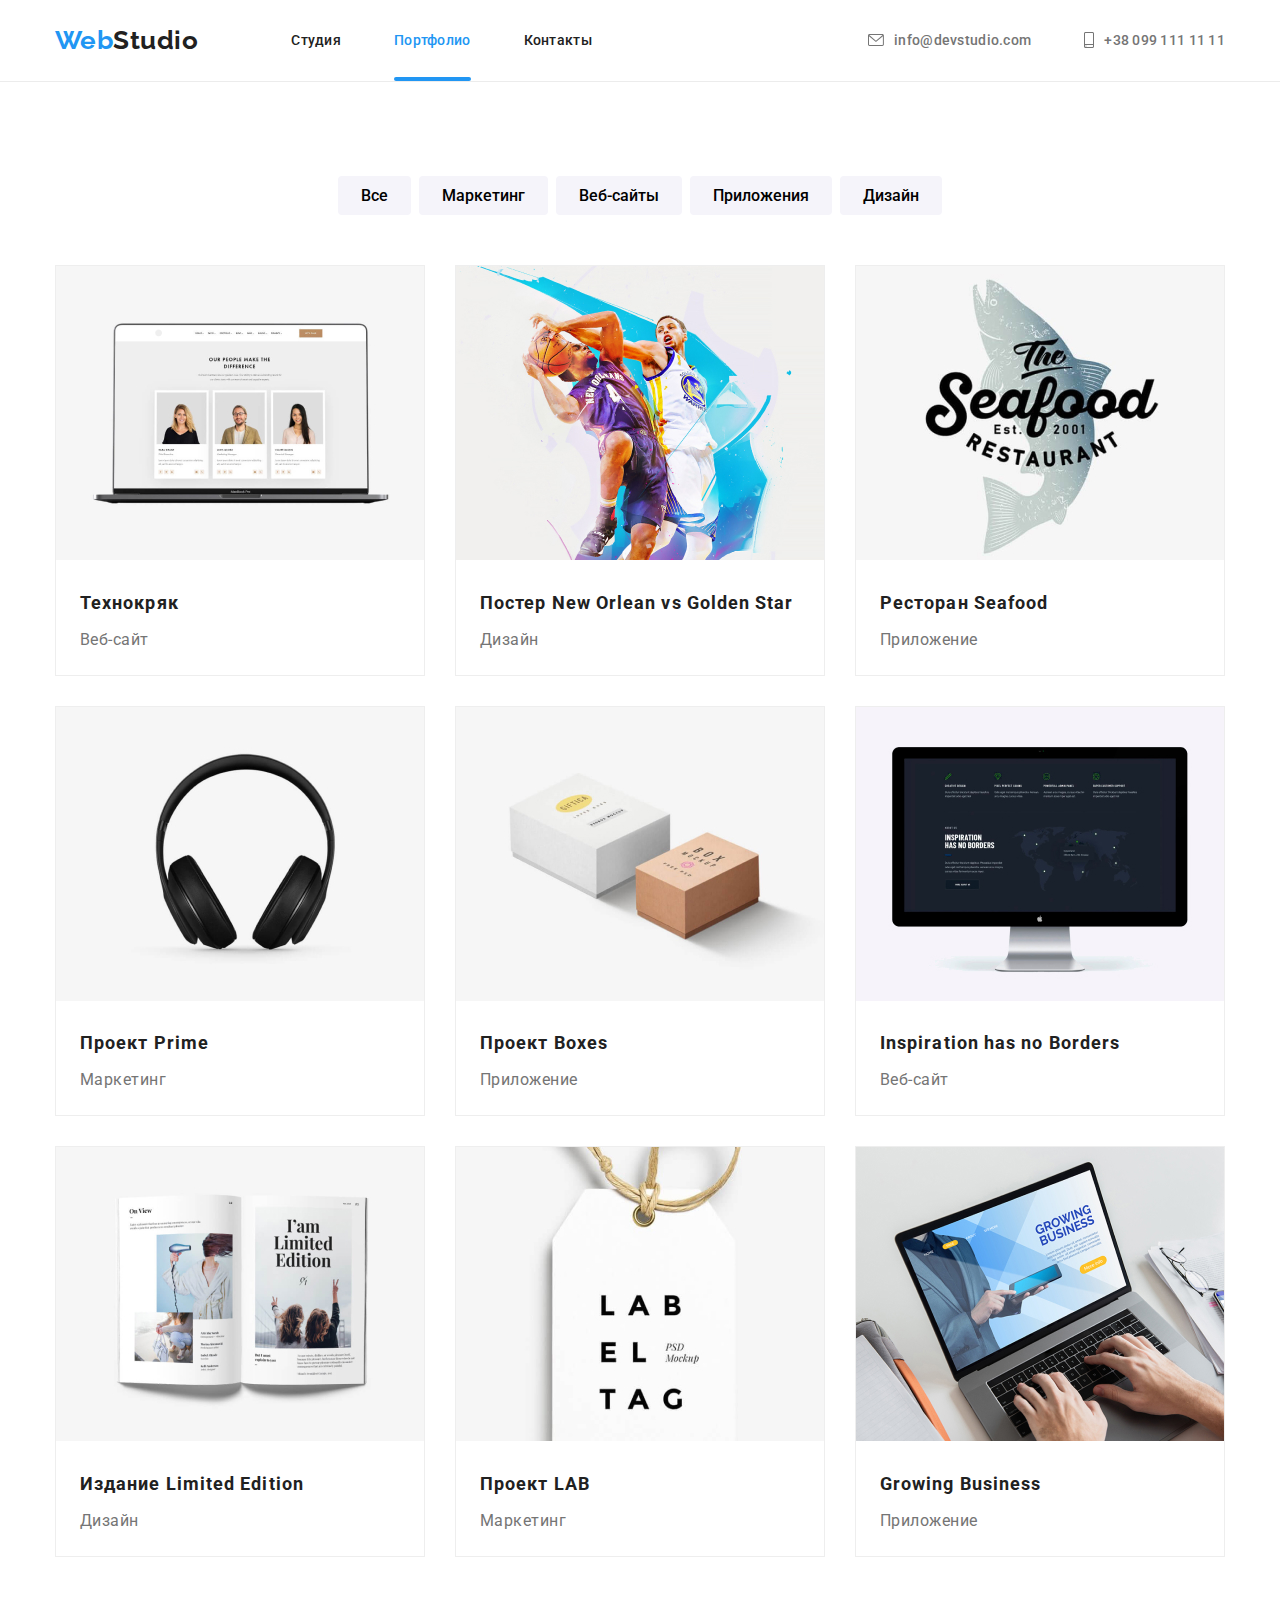
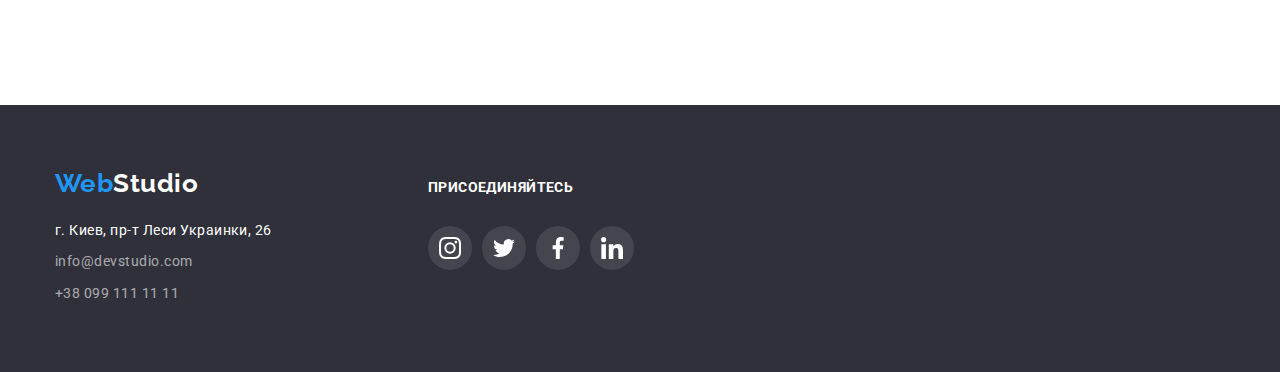
==== portfolio.html @ 70598a9a "Initial commit" ====
<!DOCTYPE html>
<html lang="en">
	<head>
		<meta charset="UTF-8" />
		<meta name="viewport" content="width=device-width, initial-scale=1.0" />
		<title>ВебСтудио</title>
		<link
			href="https://fonts.googleapis.com/css2?family=Raleway:wght@700&display=swap"
			rel="stylesheet"
		/>
		<link href="https://fonts.googleapis.com/css2?family=Roboto:wght@400;500;700;900&display=swap" rel="stylesheet">

		<link
			rel="stylesheet"
			href="https://cdnjs.cloudflare.com/ajax/libs/modern-normalize/1.0.0/modern-normalize.min.css"
		/>
		<link rel="stylesheet" href="./css/styles.css" />
	</head>
	<body>
		<header>
			<div class="container header">
				<nav class="main-nav">
					<a href="./index.html" class="logo">Web<span class="logo-color">Studio</span></a>
					<ul class="site-nav">
						<li class="nav-item">
							<a href="./index.html" class="nav-link ">Студия</a>
				
						</li>
						<li class="nav-item">
							<a href="./portfolio.html" class="nav-link current"><span class="underline-element"></span>Портфолио</a>
						</li>
						<li class="nav-item"><a href="" class="nav-link">Контакты</a></li>
					</ul>
				</nav>

					<ul class="auth-nav">
					
						<li class="item">
					
							<a href="mailto:info@devstudio.com" class="contact"><svg class="header-mail-icon" style="width:16;height:12">
									<use href=./images/social-links/symbol-defs-header.svg#icon-envelope-hover></use>
								</svg>info@devstudio.com</a>
						</li>
						<li class="item">
					
							<a href="tel:+380991111111" class="contact"><svg class="header-smartphone-icon" style="width:10;height:16">
									<use href=./images/social-links/symbol-defs-header.svg#icon-smartphone></use>
								</svg>+38 099 111 11 11</a>
						</li>
					
					</ul>
			</div>
		</header>

		<main>
			<!-- Примеры работ -->

		
			<section class="section">
					<!-- <h1>Примеры работ</h1> -->
				<div class="container buttons">					
					<ul class="buttons">
						<li class="item"><button type="button" class="portfolio-button">Все</button></li>
						<li class="item"><button type="button" class="portfolio-button">Маркетинг
						</button></li>
						<li class="item"><button type="button" class="portfolio-button">Веб-сайты</button></li>
						<li class="item"><button type="button" class="portfolio-button">Приложения</button></li>
						<li class="item"><button type="button" class="portfolio-button">Дизайн</button></li>
					</ul>						
				
					<ul class="flex-list">						
						<li class="flex-item">
							
						<a href=""
							>	
							<div class="product-thumb">

								<img
								src="./images/tehnokriak.jpg"
								alt="Изображение ноутбука"
								width="370"	height="294"/>	
								<p class="transform-text">Технокряк это современная площадка распространения коронавируса. Компании используют эту платформу для цифрового
								шпионажа и атак на защищённые сервера конкурентов.</p>
							</div>
							<div class="project-item">
							<h3 class="project-title">Технокряк</h3>
							<p class="project-subtitle">Веб-сайт</p>	
							
							</div>
								
						</a>
								
						</li>
						
						<li class="flex-item">
							<a href=""
								><div class="product-thumb"><img
									src="./images/poster.jpg"
									alt="Изображение постера"
									width="370" height="294"
								/>
							<p class="transform-text">Lorem, ipsum dolor sit amet consectetur adipisicing elit. Doloribus, qui! Harum sint, ea porro corporis error
							praesentium asperiores in perspiciatis nisi, beatae accusantium similique? Molestiae nam officiis consequuntur quaerat
							id?</p></div><div class="project-item">
								<h3 class="project-title">Постер New Orlean vs Golden Star</h3>
								<p class="project-subtitle" >Дизайн</p></div></a
							>
						</li>

						<li class="flex-item">
							<a href=""
								><div class="product-thumb"><img
									src="./images/restaurant.jpg"
									alt="Эмблема ресторана"
									width="370"
								/><p class="transform-text">Lorem, ipsum dolor sit amet consectetur adipisicing elit. Doloribus, qui! Harum sint, ea porro corporis error praesentium asperiores in perspiciatis nisi, beatae accusantium similique? Molestiae nam officiis consequuntur quaerat id?</p></div><div class="project-item">
								<h3 class="project-title">Ресторан Seafood</h3>
								<p class="project-subtitle">Приложение</p></div></a
							>
						</li>
						<li class="flex-item">
							<a href=""
								><div class="product-thumb"><img
									src="./images/project.jpg"
									alt="Изображение наушников"
									width="370" height="294"
								/><p class="transform-text">Lorem, ipsum dolor sit amet consectetur adipisicing elit. Doloribus, qui! Harum sint, ea porro corporis error praesentium asperiores in perspiciatis nisi, beatae accusantium similique? Molestiae nam officiis consequuntur quaerat id?</p></div>
								<div class="project-item">
								<h3 class="project-title">Проект Prime</h3>
								<p class="project-subtitle">Маркетинг</p></div></a
							>							
						</li>
						<li class="flex-item">
							<a href=""
								><div class="product-thumb"><img
									src="./images/project-boxes.jpg"
									alt="Изображение коробок"
									width="370" height="294"
								/><p class="transform-text">Lorem, ipsum dolor sit amet consectetur adipisicing elit. Doloribus, qui! Harum sint, ea porro corporis error praesentium asperiores in perspiciatis nisi, beatae accusantium similique? Molestiae nam officiis consequuntur quaerat id?</p></div><div class="project-item">
								<h3 class="project-title">Проект Boxes</h3>
								<p class="project-subtitle">Приложение</p></div>
							</a>
						</li>
						<li class="flex-item">
							<a href=""
								><div class="product-thumb"><img
									src="./images/inspiration.jpg"
									alt="Изображение экрана"
									width="370" height="294"
								/><p class="transform-text">Lorem, ipsum dolor sit amet consectetur adipisicing elit. Doloribus, qui! Harum sint, ea porro corporis error praesentium asperiores in perspiciatis nisi, beatae accusantium similique? Molestiae nam officiis consequuntur quaerat id?</p></div><div class="project-item">
								<h3 class="project-title">Inspiration has no Borders</h3>
								<p class="project-subtitle">Веб-сайт</p></div></a
							>
						</li>
						<li class="flex-item">
							<a href=""
								><div class="product-thumb"><img
									src="./images/limited-edition.jpg"
									alt="Изображение открытого
					журнала"
									width="370" height="294"
								/><p class="transform-text">Lorem, ipsum dolor sit amet consectetur adipisicing elit. Doloribus, qui! Harum sint, ea porro corporis error praesentium asperiores in perspiciatis nisi, beatae accusantium similique? Molestiae nam officiis consequuntur quaerat id?</p></div><div class="project-item">
								<h3 class="project-title">Издание Limited Edition</h3>
								<p class="project-subtitle">Дизайн</p></div></a
							>
						</li>

						<li class="flex-item">
							<a href=""
								><div class="product-thumb">
								
									<img
										src="./images/project-lab.jpg"
										alt="Изображение бирки"
										width="370" height="294"
									/><p class="transform-text">Lorem, ipsum dolor sit amet consectetur adipisicing elit. Doloribus, qui! Harum sint, ea porro corporis error
									praesentium asperiores in perspiciatis nisi, beatae accusantium similique? Molestiae nam officiis consequuntur quaerat
									id?</p></div>
								
								
								
								<div class="project-item">
								<h3 class="project-title">Проект LAB</h3>							
								<p class="project-subtitle">Маркетинг</p>
							</div>
							</a>							
						</li>
						<li class="flex-item">
							<a href=""
								><div class="product-thumb"><img
									src="./images/growing-business.jpg"
									alt="Изображение ноутбука"
									width="370" height="294"
								/><p class="transform-text">Lorem, ipsum dolor sit amet consectetur adipisicing elit. Doloribus, qui! Harum sint, ea porro corporis error praesentium asperiores in perspiciatis nisi, beatae accusantium similique? Molestiae nam officiis consequuntur quaerat id?</p></div><div class="project-item">
								<h3 class="project-title">Growing Business</h3>
								<p class="project-subtitle">Приложение</p></div></a
							>
						</li>
					</ul>
				</div>
			</section>
		</main>
		

		
		
			<footer>
				<div class="container footer">
					<div class="container-address">
						<a href="" class="logo">Web<span class="logo-footer">Studio</span></a>
			
						<ul class="contacts">
							<li>
								<p class="text">г. Киев, пр-т Леси Украинки, 26</p>
							</li>
							<li>
								<a href="mailto:info@devstudio.com" class="link footer-link">info@devstudio.com</a>
							</li>
							<li>
								<a href="tel:+380991111111" class="link footer-link">+38 099 111 11 11</a>
							</li>
						</ul>
					</div>
					<div class="join-us">
						<p>Присоединяйтесь</p>
						<ul class="team-socials">
							<li class="social-item">
								<a class="social-link footer">
									<svg class="social-icon footer">
										<use href="./images/social-links/symbol-defs.svg#icon-instagram"></use>
									</svg>
								</a>
							</li>
			
							<li class="social-item">
								<a class="social-link footer">
									<svg class="social-icon footer">
										<use href="./images/social-links/symbol-defs.svg#icon-twitter"></use>
									</svg>
								</a>
							</li>
							<li class="social-item">
								<a class="social-link footer">
									<svg class="social-icon footer">
										<use href="./images/social-links/symbol-defs.svg#icon-facebook"></use>
									</svg>
								</a>
							</li>
							<li class="social-item">
								<a class="social-link footer">
									<svg class="social-icon footer">
										<use href="./images/social-links/symbol-defs.svg#icon-linkedin"></use>
									</svg>
								</a>
							</li>
						</ul>
					</div>
				</div>
			</footer>

	</body>
</html>
---- css/styles.css ----
:root {
	--primary-black-color: #212121;
	--secondary-grey-color: #757575;
	--accent-color: #2196f3;
	--secondary-background-color: #2f303a;
}

/* стили для index.html */

body {
	background-color: #ffffff;
	color: var(--primary-black-color);
	font-family: "Roboto", sans-serif;
	text-decoration: none;
	letter-spacing: 0.03em;
}

ul {
	list-style: none;
	padding: 0;
	margin: 0;
}

.container {
	width: 1200px;
	padding-left: 15px;
	padding-right: 15px;
	margin-left: auto;
	margin-right: auto;
}

/* Logo */

.logo {
	color: var(--accent-color);
	font-family: "Raleway", sans-serif;
	font-weight: bold;
	font-size: 26px;
	line-height: 1.2;
	text-decoration: none;
}

.logo-color {
	color: var(--primary-black-color);
}

/* Header */
header {
	border-bottom: 1px solid #ececec;
}
.container.header {
	display: flex;
	justify-content: space-between;
	align-items: center;
}

.main-nav {
	display: flex;
	align-items: center;
}

.auth-nav {
	display: flex;
	/* align-items: center; */
}

.auth-nav .item + .item {
	margin-left: 53px;
}

.header-mail-icon,
.header-smartphone-icon {
	fill: #757575;
	margin-right: 10px;
	transition: all 250ms cubic-bezier(0.4, 0, 0.2, 1);
}

.header-mail-icon:hover,
.header-mail-icon:focus,
.header-smartphone-icon:hover,
.header-smartphone-icon:focus {
	fill: var(--accent-color);
	cursor: pointer;
}

.site-nav .nav-link:hover,
.site-nav .nav-link:focus {
	color: var(--accent-color);
	cursor: pointer;
}

.site-nav {
	display: flex;
	margin-left: 93px;

	/* outline: 1px solid black; */
}

.site-nav .nav-item + .nav-item {
	margin-left: 53px;
}

.nav-link {
	display: block;
	padding-top: 32px;
	padding-bottom: 32px;
	color: var(--primary-black-color);
	text-decoration: none;
	font-weight: 500;
	font-size: 14px;
	line-height: 1.2;
	letter-spacing: 0.02em;
	transition: all 250ms cubic-bezier(0.4, 0, 0.2, 1);
}

.nav-link.current {
	position: relative;
	color: var(--accent-color);
}

.underline-element {
	position: absolute;
	bottom: 0;
	width: 100%;
	height: 4px;
	border-radius: 2px;
	background-color: var(--accent-color);
}

/* Auth nav */

.contact {
	display: flex;
	align-items: center;
}

.auth-nav .contact {
	font-weight: 500;
	font-size: 14px;
	line-height: 1.2;
	letter-spacing: 0.02em;
	color: var(--secondary-grey-color);
	text-decoration: none;
	transition: all 250ms cubic-bezier(0.4, 0, 0.2, 1);
}

.contact:hover svg,
.contact:hover,
.contact:focus svg,
.contact:focus {
	fill: var(--accent-color);
	color: var(--accent-color);
	cursor: pointer;
}

/* Hero */

.hero {
	color: #ffffff;
	background-image: linear-gradient(
			to top,
			rgba(47, 47, 58, 0.4),
			rgba(47, 48, 58, 0.4)
		),
		url(../images/footer-icons/hero.jpg);

	background-position: center;
	background-size: cover;
	text-align: center;
	margin-bottom: 0;
	height: 600px;
	max-width: 1440px;
	padding-top: 200px;
	padding-bottom: 200px;
	/* outline: 2px solid red; */
}

.hero-title {
	margin-top: 0;
	margin-bottom: 0;
	font-weight: 900;
	font-size: 44px;
	line-height: 1.4;
	letter-spacing: 0.06em;
	text-transform: uppercase;
}

.button.primary {
	color: #ffffff;
	background-color: var(--accent-color);
	letter-spacing: 0.06em;
	font-size: 16px;
	line-height: 1.8;
	text-align: center;
	border-radius: 4px;
	border: var(--accent-color);
	margin-top: 30px;
	padding: 10px 32px;
	cursor: pointer;
}

.feature-list {
	display: flex;
}

.feature-list .title {
	font-weight: bold;
	font-size: 14px;
	line-height: 1.2;
	margin-top: 0;
	text-transform: uppercase;
	/* outline: 1px solid red; */
}

.feature-list .text {
	width: 270px;
	font-style: normal;
	font-weight: normal;
	font-size: 14px;
	line-height: 1.7;
	color: #757575;
	/* outline: 2px solid red; */
}

.feature-item::before {
	display: block;
	width: 270px;
	height: 120px;
	background-color: #f5f4fa;
	content: "";
	margin-bottom: 30px;
	background-repeat: no-repeat;
	background-position: center;
}

.feature-item:nth-child(1)::before {
	background-image: url(../images/footer-icons/antenna\ 1.svg);
}

.feature-item:nth-child(2)::before {
	background-image: url(../images/footer-icons/clock\ 1.svg);
}

.feature-item:nth-child(3)::before {
	background-image: url(../images/footer-icons/diagram\ 1.svg);
}

.feature-item:nth-child(4)::before {
	background-image: url(../images/footer-icons/astronaut\ 1.svg);
}

.section {
	padding-top: 94px;
	padding-bottom: 94px;
}

.section-picture {
	display: flex;
}

.overlay-card {
	display: flex;
	position: relative;
}

.overlay-text {
	position: absolute;
	text-align: center;
	justify-content: center;
	bottom: 0;
	text-transform: uppercase;
	color: #ffffff;
	font-weight: 700;
	font-size: 14px;
	line-height: 1.2;
	padding-top: 27px;
	padding-bottom: 27px;
	margin: 0;
	width: 100%;
	background-color: rgba(47, 48, 58, 0.8);
}

.item-picture {
	width: 370px;
	margin-right: 30px;
}

.item-picture:last-child {
	margin-right: 0;
}

.feature-item {
	margin-right: 30px;
}

.section-picture {
	display: flex;
	flex-wrap: wrap;
}

.section-title {
	text-align: center;
	font-weight: bold;
	font-size: 36px;
	line-height: 1.2;
	margin-top: 0;
	margin-bottom: 50px;
}

.section.team {
	background-color: #f5f4fa;
}

.section.features {
	padding-bottom: 0;
}

.team-employees {
	display: flex;
	text-align: center;
}

.item-employee {
	width: 270px;
	margin-right: 30px;
	background-color: #ffffff;
	filter: drop-shadow(0px 4px 4px rgba(0, 0, 0, 0.25));
}

.member-name .member-role {
	font-size: 16px;
	line-height: 1.2;
}

.member-role {
	color: var(--secondary-grey-color);
}

.team-socials {
	display: flex;
	justify-content: center;
}

.social-item {
	margin-right: 10px;
	margin-bottom: 42px;
	margin-top: 16px;
}

.social-item:last-child {
	margin-right: 0;
}

.social-link {
	display: flex;
	align-items: center;
	justify-content: center;
	height: 44px;
	width: 44px;
	background-color: transparent;
	fill: #afb1b8;
	border-radius: 50%;
	transition: all 250ms cubic-bezier(0.4, 0, 0.2, 1);
	/* border: 2px solid red; */
}

.social-icon {
	height: 22px;
	width: 22px;
}

.social-link:hover,
.social-link:focus {
	background-color: var(--accent-color);
	fill: #ffffff;
	cursor: pointer;
}

.partners-logos {
	display: flex;
	justify-content: space-between;
	justify-content: center;
}

.partner-link {
	display: flex;
	align-items: center;
	justify-content: center;
	width: 170px;
	height: 90px;
	border: 1px solid #afb1b8;
	border-radius: 4px;
	fill: #afb1b8;
	transition: all 250ms cubic-bezier(0.4, 0, 0.2, 1);
}

.logo-picture {
	margin-right: 30px;
	align-items: center;
}

.logo-picture:last-child {
	margin-right: 0;
}

.partner-link:hover,
.partner-link:focus {
	border: 1px solid var(--accent-color);
	fill: var(--accent-color);
	cursor: pointer;
}

.footer .text {
	color: #ffffff;
}

.logo-footer {
	color: #ffffff;
}

.address {
	font-style: inherit;
	font-size: 14px;
	line-height: 1.8;
}
.address .link {
	color: #fffff96a;
	text-decoration: none;
}
.address a:hover,
.address a:focus {
	color: var(--accent-color);
	cursor: pointer;
}

.buttons {
	display: flex;
	flex-wrap: wrap;
	margin-bottom: 50px;
	justify-content: center;
}

.buttons .item {
	margin-right: 8px;
}

.buttons .item:last-child {
	margin-right: 0;
}

.portfolio-button:hover,
.portfolio-button:focus {
	background-color: var(--accent-color);
	color: #ffffff;
	cursor: pointer;
}

.portfolio-button {
	font-weight: 500;

	font-size: 16px;
	line-height: 1.6;
	background-color: #f5f4fa;
	border-radius: 4px;
	border: 1px solid transparent;
	transition: all 250ms cubic-bezier(0.4, 0, 0.2, 1);
}

.portfolio-button {
	padding: 6px 22px;
}

.portfolio-button:last-child {
	margin-right: 0;
}

.examples-title a {
	color: var(--primary-black-color);
	text-decoration: none;
}

.example-list h3,
p,
a {
	text-decoration: none;
	color: var(--primary-black-color);
}

.title {
	font-size: 18px;
	line-height: 2;
	letter-spacing: 0.06em;
}

.item {
	font-size: 18px;
	line-height: 2;
	letter-spacing: 0.06em;
}

.example-list:nth-child(3n) {
	margin-right: 30px;
}

.flex-list {
	display: flex;
	flex-wrap: wrap;
}

.flex-item {
	width: 370px;
	margin-right: 30px;
	margin-bottom: 30px;
	border: 1px solid #eeeeee;
}

.product-thumb {
	position: relative;
	overflow: hidden;
}

.transform-text {
	position: absolute;
	top: 0;
	left: 0;
	width: 100%;
	height: 100%;

	color: #ffffff;
	margin: 0;
	padding: 63px 24px;
	font-weight: 400;
	font-size: 18px;
	line-height: 1.55;
	transition: all 500ms cubic-bezier(0.4, 0, 0.2, 1);
	transform: translateY(100%);
}

.flex-item:hover .transform-text,
.flex-item:focus .transform-text {
	background-color: rgba(33, 150, 243, 0.9);
	transform: translateY(0);
}

.flex-list li:hover {
	box-shadow: 0px 4px 4px 0px rgba(0, 0, 0, 0.25);
	cursor: pointer;
}

.flex-list .title {
	font-size: 16px;
	line-height: 1.87;
	margin: 0;
}

.flex-list .project-subtitle {
	font-size: 18px;
	line-height: 2;
	margin: 0;
	color: var(--secondary-grey-color);
	font-size: 16px;
	line-height: 1.88;
	margin: 0;
	margin-top: 4px;
}

.flex-item:last-child {
	margin-right: 0;
}

.project-item {
	padding: 20px 24px;
}

.flex-item:nth-child(3n) {
	margin-right: 0;
}

.flex-item:nth-last-child(-n + 3) {
	margin-bottom: 0;
}

.flex-list .project-title {
	font-size: 18px;
	line-height: 2;
	font-weight: bold;
	letter-spacing: 0.06em;
	margin: 0;
}

footer {
	margin-top: 4px;
	background-color: var(--secondary-background-color);
	padding-top: 60px;
	padding-bottom: 60px;
}

.container.footer {
	display: flex;
	align-items: baseline;
}

.social-link.footer {
	display: flex;
	align-items: center;
	justify-content: center;
	height: 44px;
	width: 44px;
	fill: #ffffff;
	border-radius: 50%;
	background-color: rgba(255, 255, 255, 0.1);
}

.social-link.footer:hover,
.social-link.footer:focus {
	background-color: var(--accent-color);
	cursor: pointer;
}

.join-us {
	display: block;
	align-items: center;
	width: 206px;
}

.join-us p {
	color: #ffffff;
	text-transform: uppercase;
	font-weight: 700;
	font-size: 14px;
	line-height: 1.2;
	letter-spacing: 0.03em;
}

.container-address {
	margin-right: 156px;
}

.contacts p {
	color: #ffffff;
	font-size: 14px;
	line-height: 1.6;
	margin-bottom: 9px;
	margin-top: 20px;
}
.contacts li:not(:last-child) {
	margin-top: 0;
	margin-bottom: 9px;
}
.link.footer-link {
	color: rgba(255, 255, 255, 0.6);
	font-size: 14px;
	line-height: 1.6;
}

.backdrop {
	position: fixed;
	top: 0;
	left: 0;
	width: 100%;
	height: 100%;
	background-color: rgba(0, 0, 0, 0.2);
	transition: all 250ms cubic-bezier(0.4, 0, 0.2, 1);
}

.modal {
	position: absolute;
	top: 50%;
	left: 50%;
	transform: translate(-50%, -50%);
	width: 528px;
	min-height: 581px;
	background-color: #ffffff;
	box-shadow: 0px 1px 3px rgba(0, 0, 0, 0.12), 0px 1px 1px rgba(0, 0, 0, 0.14),
		0px 2px 1px rgba(0, 0, 0, 0.2);
	border-radius: 4px;
}

.modal-close-btn {
	position: absolute;
	display: flex;
	align-items: center;
	justify-content: center;

	top: 8px;
	right: 8px;
	width: 30px;
	height: 30px;
	border-radius: 50%;
	background-color: #ffffff;
	border: 1px solid rgba(0, 0, 0, 0.1);
	cursor: pointer;
}

.is-hidden {
	opacity: 0;
	visibility: hidden;
	pointer-events: none;
}
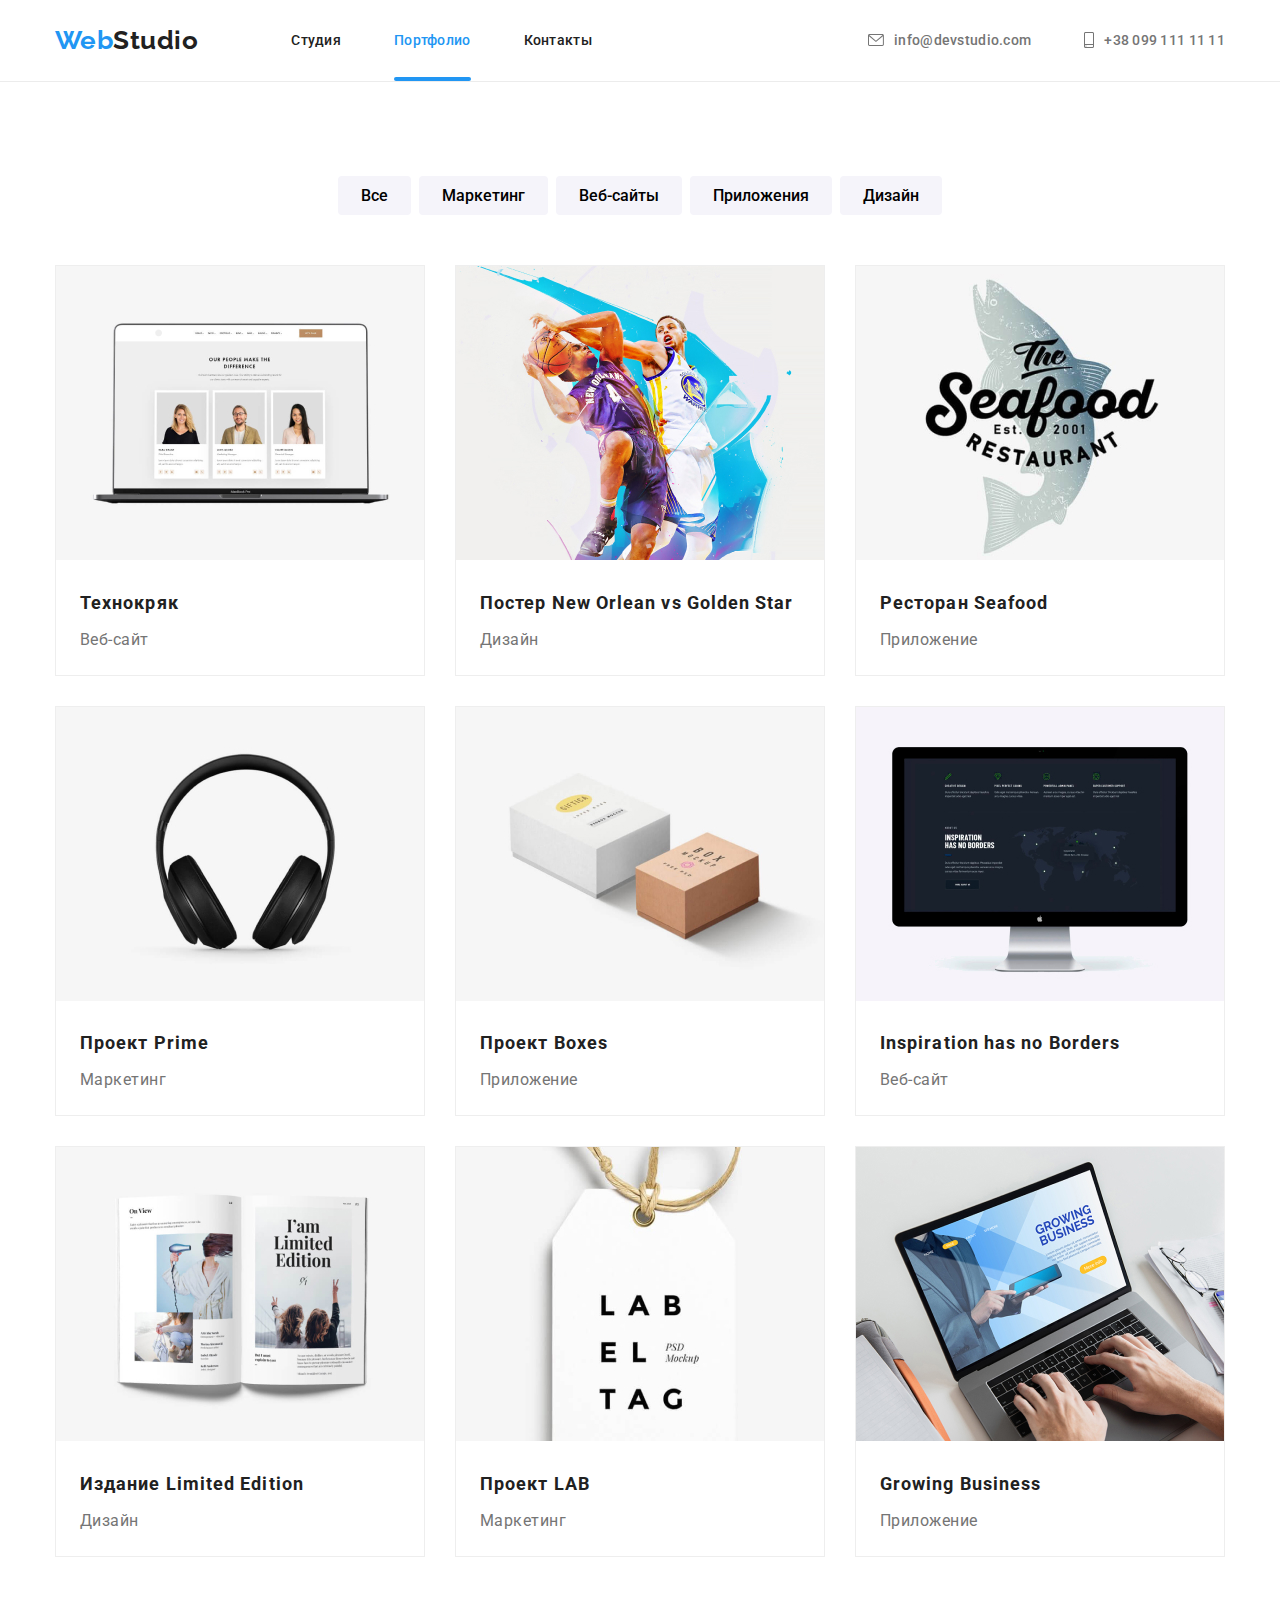
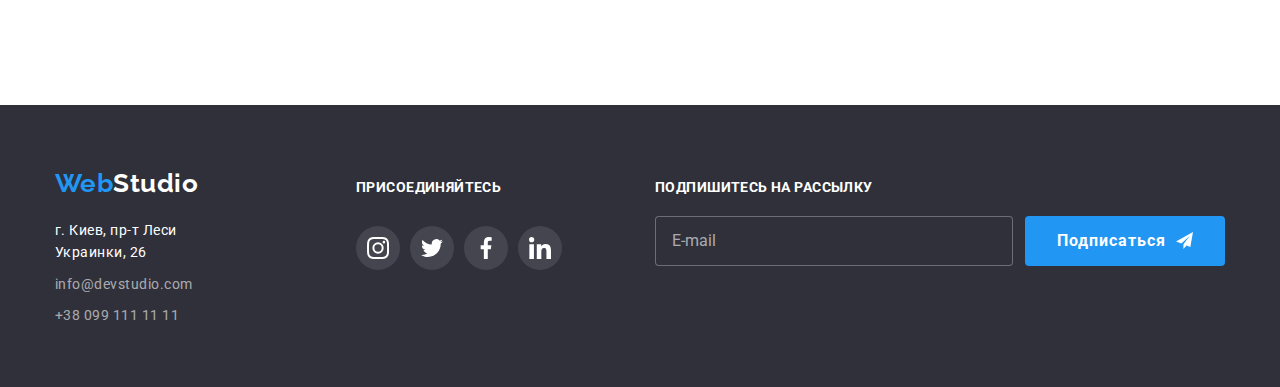
==== commit c996ce57: "push" ====
--- a/portfolio.html
+++ b/portfolio.html
@@ -255,6 +255,18 @@
 							</li>
 						</ul>
 					</div>
+					<div class="sign-up">
+						<p class="signup-text">Подпишитесь на рассылку</p>
+			
+						<div class="signup-area">
+							<input class="signup-input" type="text" name="name" id="signup" placeholder="E-mail">
+			
+							<button type="button" class="button primary footer">
+								Подписаться
+							</button>
+						</div>
+			
+					</div>
 				</div>
 			</footer>
 
--- a/css/styles.css
+++ b/css/styles.css
@@ -19,6 +19,11 @@
 	list-style: none;
 	padding: 0;
 	margin: 0;
+}
+
+a {
+	text-decoration: none;
+	color: var(--accent-color);
 }
 
 .container {
@@ -186,8 +191,15 @@
 }
 
 .button.primary {
+	display: inline-flex;
+	align-items: center;
+	justify-content: center;
+	/* text-align: center; */
 	color: #ffffff;
 	background-color: var(--accent-color);
+
+	width: 200px;
+	height: 50px;
 	letter-spacing: 0.06em;
 	font-size: 16px;
 	line-height: 1.8;
@@ -197,6 +209,16 @@
 	margin-top: 30px;
 	padding: 10px 32px;
 	cursor: pointer;
+}
+
+.button.primary.form {
+	display: block;
+	margin: 0 auto;
+}
+
+.button.primary:hover,
+.button.primary:focus {
+	box-shadow: 0px 4px 4px rgba(0, 0, 0, 0.25);
 }
 
 .feature-list {
@@ -479,9 +501,9 @@
 	text-decoration: none;
 }
 
-.example-list h3,
-p,
-a {
+.transform-text,
+.project-title,
+.project-subtitle {
 	text-decoration: none;
 	color: var(--primary-black-color);
 }
@@ -598,6 +620,7 @@
 .container.footer {
 	display: flex;
 	align-items: baseline;
+	justify-content: space-between;
 }
 
 .social-link.footer {
@@ -623,13 +646,47 @@
 	width: 206px;
 }
 
-.join-us p {
+.join-us p,
+.signup-text {
 	color: #ffffff;
 	text-transform: uppercase;
 	font-weight: 700;
 	font-size: 14px;
 	line-height: 1.2;
 	letter-spacing: 0.03em;
+}
+
+.sign-up {
+	margin-left: 93px;
+}
+
+.signup-text {
+	margin-bottom: 20px;
+}
+
+.button.primary.footer::after {
+	background-image: url("../images/footer-icons/icon-send.svg");
+	width: 24px;
+	height: 24px;
+	content: "";
+	/* outline: 1px solid red; */
+
+	background-repeat: no-repeat;
+	background-position: center;
+	margin-left: 10px;
+}
+
+.button.primary.footer {
+	display: inline-flex;
+	position: relative;
+	font-weight: 700;
+	font-size: 16px;
+	line-height: 1.88;
+	margin-left: 12px;
+	margin-top: 0;
+	justify-content: center;
+	align-items: center;
+	text-align: center;
 }
 
 .container-address {
@@ -674,6 +731,7 @@
 	box-shadow: 0px 1px 3px rgba(0, 0, 0, 0.12), 0px 1px 1px rgba(0, 0, 0, 0.14),
 		0px 2px 1px rgba(0, 0, 0, 0.2);
 	border-radius: 4px;
+	padding: 40px;
 }
 
 .modal-close-btn {
@@ -697,3 +755,141 @@
 	visibility: hidden;
 	pointer-events: none;
 }
+
+textarea {
+	resize: none;
+}
+
+.checkbox-conditions {
+	text-decoration: underline;
+	color: var(--accent-color);
+}
+
+.form-header-text {
+	font-weight: 700;
+	font-size: 20px;
+	line-height: 1.2;
+	text-align: center;
+	margin: 0;
+	padding-bottom: 12px;
+}
+
+.checkbox-area {
+	position: relative;
+	display: flex;
+	align-items: center;
+}
+
+.checkbox {
+	/* appearance: none; */
+	position: absolute;
+	transform: translateY(-50%);
+}
+
+.form-checkbox::before {
+	content: "";
+	display: inline-block;
+	background-image: url ("../images/footer-icons/checkbox.svg");
+	outline: 1px solid teal;
+}
+
+.form-checkbox::before:checked {
+	background-color: var(--accent-color);
+}
+
+.form-checkbox {
+	font-weight: normal;
+	font-size: 14px;
+	line-height: 1.45;
+	color: var(--secondary-grey-color);
+	margin-left: 8px;
+}
+
+.form-field {
+	display: flex;
+	flex-direction: column;
+	margin-bottom: 10px;
+	height: 58px;
+	width: 448px;
+
+	/* outline: 1px solid blue; */
+}
+
+.form-field-input {
+	position: relative;
+	/* align-items: center; */
+}
+
+.label {
+	font-weight: normal;
+	font-size: 12px;
+	line-height: 1.2;
+	letter-spacing: 0.01em;
+	color: var(--secondary-grey-color);
+	margin-bottom: 4px;
+}
+
+.input {
+	height: 40px;
+	width: 100%;
+	border: 1px solid rgba(33, 33, 33, 0.2);
+	border-radius: 4px;
+	margin: 0;
+	padding-left: 42px;
+	outline: none;
+}
+
+.input:hover,
+.input:focus {
+	border: 1px solid var(--accent-color);
+}
+
+.input-pic {
+	position: absolute;
+	/* outline: 1px solid red; */
+	top: 50%;
+	left: 12px;
+	fill: #212121;
+	background-repeat: no-repeat;
+	background-position: center;
+	margin: 0;
+	padding: 0;
+	transform: translateY(-50%);
+}
+
+.comment {
+	height: 138px;
+	width: 448px;
+	border: 1px solid rgba(33, 33, 33, 0.2);
+	border-radius: 4px;
+	margin-top: 4px;
+	padding: 12px;
+	outline: none;
+}
+
+.comment:hover,
+.comment:focus {
+	border: 1px solid var(--accent-color);
+}
+
+.signup-area {
+	display: flex;
+}
+
+.signup-input {
+	width: 358px;
+	height: 50px;
+	background-color: var(--secondary-background-color);
+	border: 1px solid rgba(255, 255, 255, 0.3);
+	border-radius: 4px;
+	padding-left: 16px;
+	color: #ffffff;
+	outline: none;
+}
+
+.signup-input::placeholder {
+	color: rgba(255, 255, 255, 0.6);
+	font-weight: normal;
+	font-size: 16px;
+	line-height: 1.25;
+}
